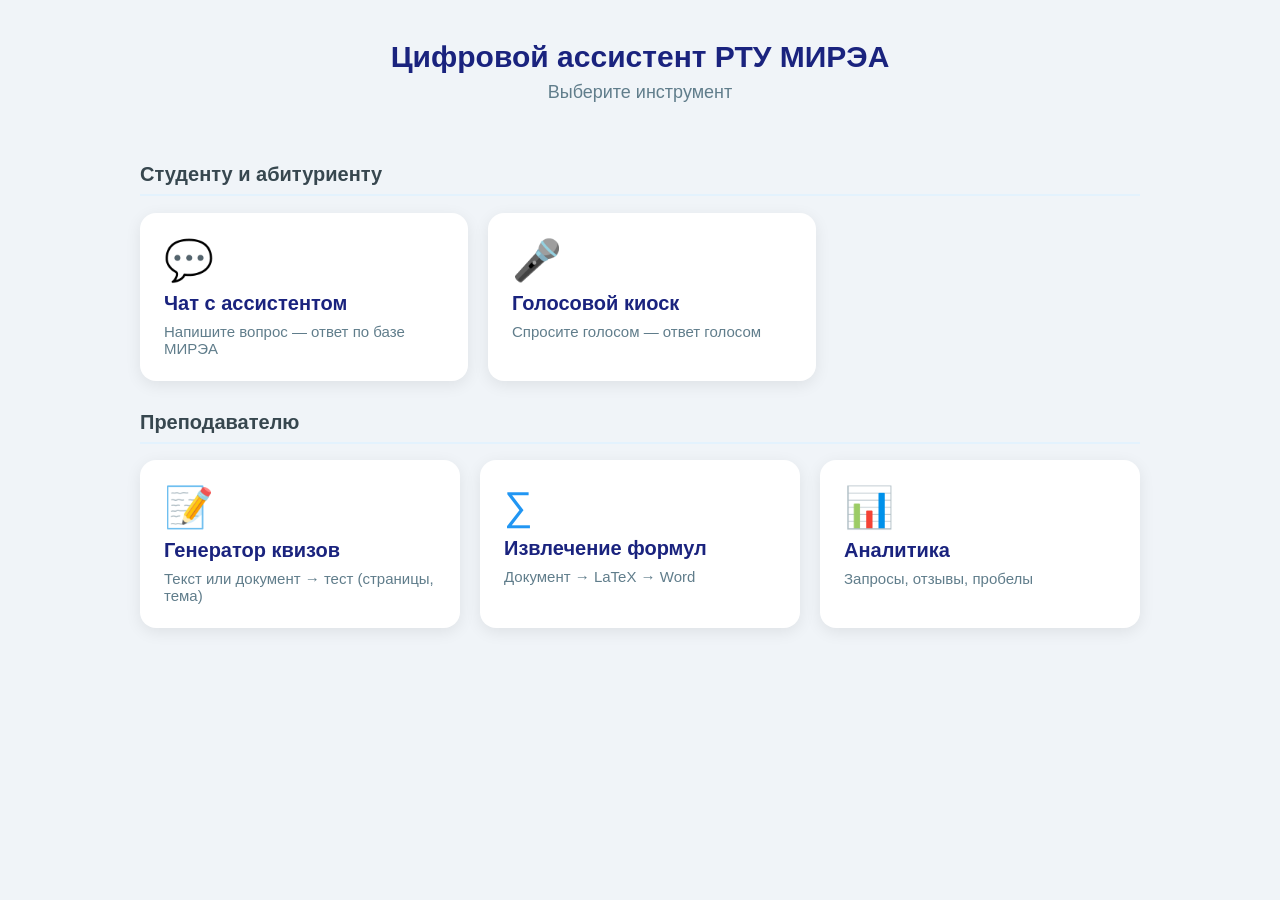
==== portal/index.html @ c45b309c "feat: единый веб-портал (студент+препод) + текстовый чат + единый генератор квизов с экспортом в Moo" ====
<!DOCTYPE html>
<html lang="ru">
<head>
    <meta charset="UTF-8">
    <meta name="viewport" content="width=device-width, initial-scale=1">
    <title>Ассистент РТУ МИРЭА</title>
    <link rel="stylesheet" href="portal.css">
</head>
<body>
    <header>
        <h1>Цифровой ассистент РТУ МИРЭА</h1>
        <p class="subtitle">Выберите инструмент</p>
    </header>

    <main>
        <section class="group">
            <h2>Студенту и абитуриенту</h2>
            <div class="cards">
                <a class="card" href="/portal/chat.html">
                    <span class="card-ico">💬</span>
                    <span class="card-title">Чат с ассистентом</span>
                    <span class="card-desc">Напишите вопрос — ответ по базе МИРЭА</span>
                </a>
                <a class="card" href="/kiosk/kiosk.html">
                    <span class="card-ico">🎤</span>
                    <span class="card-title">Голосовой киоск</span>
                    <span class="card-desc">Спросите голосом — ответ голосом</span>
                </a>
            </div>
        </section>

        <section class="group">
            <h2>Преподавателю</h2>
            <div class="cards">
                <a class="card" href="/quiz/quiz.html">
                    <span class="card-ico">📝</span>
                    <span class="card-title">Генератор квизов</span>
                    <span class="card-desc">Текст или документ → тест (страницы, тема)</span>
                </a>
                <a class="card" href="/formulas/extract.html">
                    <span class="card-ico">∑</span>
                    <span class="card-title">Извлечение формул</span>
                    <span class="card-desc">Документ → LaTeX → Word</span>
                </a>
                <a class="card" href="/dashboard/dashboard.html">
                    <span class="card-ico">📊</span>
                    <span class="card-title">Аналитика</span>
                    <span class="card-desc">Запросы, отзывы, пробелы</span>
                </a>
            </div>
        </section>
    </main>
</body>
</html>
---- portal/portal.css ----
body {
    margin: 0;
    font-family: sans-serif;
    background: #f0f4f8;
    min-height: 100vh;
    color: #222;
}

header {
    padding: 40px 20px 10px;
    text-align: center;
}

header h1 {
    margin: 0;
    font-size: 30px;
    font-weight: 700;
    color: #1a237e;
}

header .subtitle {
    margin: 8px 0 0;
    font-size: 18px;
    color: #607d8b;
}

main {
    max-width: 1000px;
    margin: 0 auto;
    padding: 20px 20px 60px;
}

.group {
    margin-top: 30px;
}

.group h2 {
    font-size: 20px;
    color: #37474f;
    border-bottom: 2px solid #e3f2fd;
    padding-bottom: 8px;
}

.cards {
    display: flex;
    flex-wrap: wrap;
    gap: 20px;
}

.card {
    flex: 1 1 220px;
    max-width: 280px;
    display: flex;
    flex-direction: column;
    gap: 8px;
    padding: 24px;
    background: #fff;
    border-radius: 16px;
    box-shadow: 0 4px 16px rgba(0,0,0,0.08);
    text-decoration: none;
    color: inherit;
    transition: transform .12s, box-shadow .12s;
}

.card:hover {
    transform: translateY(-4px);
    box-shadow: 0 8px 24px rgba(33,150,243,0.25);
}

.card-ico {
    font-size: 40px;
    color: #2196f3;
}

.card-title {
    font-size: 20px;
    font-weight: 600;
    color: #1a237e;
}

.card-desc {
    font-size: 15px;
    color: #607d8b;
}
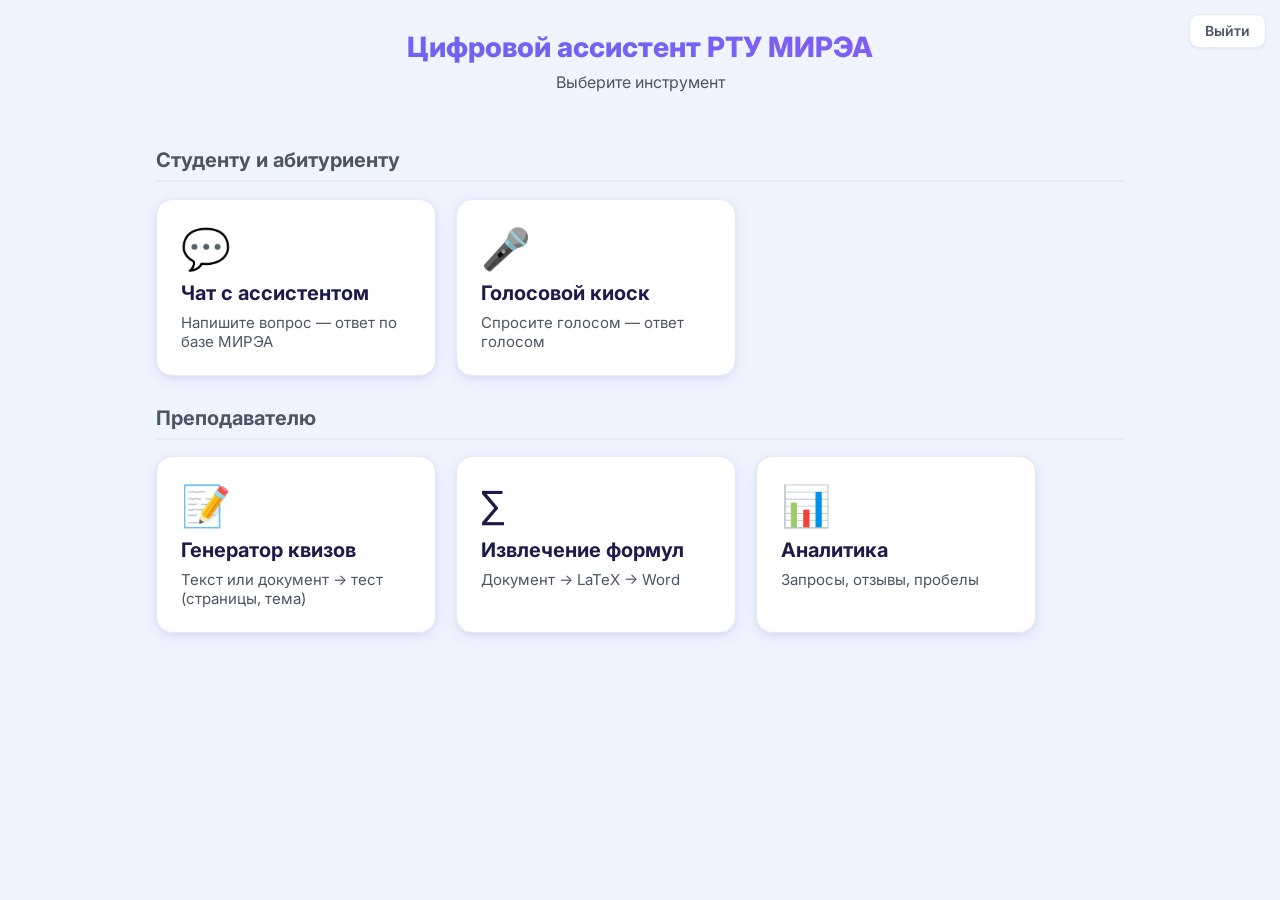
==== commit 6903bac6: "feat: семантический RAG + видео + auth + профили light/full + полировка ассистента Чат-ассистент: - " ====
--- a/portal/index.html
+++ b/portal/index.html
@@ -4,13 +4,14 @@
     <meta charset="UTF-8">
     <meta name="viewport" content="width=device-width, initial-scale=1">
     <title>Ассистент РТУ МИРЭА</title>
+    <link rel="preconnect" href="https://fonts.googleapis.com">
+    <link href="https://fonts.googleapis.com/css2?family=Inter:wght@300;400;500;600;700;800&display=swap" rel="stylesheet">
+    <link rel="stylesheet" href="/shared/theme.css">
     <link rel="stylesheet" href="portal.css">
+    <script defer src="/shared/layout.js"></script>
 </head>
 <body>
-    <header>
-        <h1>Цифровой ассистент РТУ МИРЭА</h1>
-        <p class="subtitle">Выберите инструмент</p>
-    </header>
+    <app-header title="Цифровой ассистент РТУ МИРЭА" subtitle="Выберите инструмент" back="none"></app-header>
 
     <main>
         <section class="group">
--- a/shared/theme.css
+++ b/shared/theme.css
@@ -0,0 +1,199 @@
+/* Единая дизайн-система проекта (источник правды для всех страниц).
+   Токены синхронизированы с дашбордом — он эталон стиля. */
+:root {
+    --bg: #f0f4ff;
+    --surface: #ffffff;
+    --surface-2: #f8faff;
+    --border: #e4e9f5;
+    --accent: #6366f1;
+    --accent-2: #8b5cf6;
+    --accent-light: #ede9fe;
+    --accent-grad: linear-gradient(135deg, #6366f1 0%, #8b5cf6 100%);
+    --success: #10b981;
+    --success-light: #d1fae5;
+    --warning: #f59e0b;
+    --warning-light: #fef3c7;
+    --danger: #ef4444;
+    --danger-light: #fee2e2;
+    --info: #3b82f6;
+    --info-light: #dbeafe;
+    --text-1: #1e1b4b;
+    --text-2: #4b5563;
+    --text-3: #9ca3af;
+    --shadow-sm: 0 1px 3px rgba(99,102,241,0.08), 0 1px 2px rgba(0,0,0,0.04);
+    --shadow-md: 0 4px 16px rgba(99,102,241,0.10), 0 2px 6px rgba(0,0,0,0.06);
+    --shadow-lg: 0 8px 32px rgba(99,102,241,0.14), 0 4px 12px rgba(0,0,0,0.07);
+    --shadow-xl: 0 20px 60px rgba(99,102,241,0.16), 0 8px 20px rgba(0,0,0,0.08);
+    --radius: 16px;
+    --radius-sm: 10px;
+    --radius-xs: 6px;
+    --transition: 0.2s cubic-bezier(0.4, 0, 0.2, 1);
+    --font: 'Inter', -apple-system, 'Segoe UI', Roboto, sans-serif;
+}
+
+* { box-sizing: border-box; }
+
+body {
+    margin: 0;
+    font-family: var(--font);
+    background: var(--bg);
+    color: var(--text-1);
+}
+
+main {
+    max-width: 820px;
+    margin: 0 auto;
+    padding: 16px 16px 48px;
+}
+
+.card {
+    background: var(--surface);
+    border: 1px solid var(--border);
+    border-radius: var(--radius);
+    padding: 24px;
+    box-shadow: var(--shadow-md);
+}
+
+/* Шапка-шаблон (<app-header>) */
+app-header { display: block; }
+.app-header-bar {
+    text-align: center;
+    padding: 30px 16px 10px;
+    position: relative;
+}
+.app-back {
+    position: fixed;
+    top: 14px;
+    left: 14px;
+    z-index: 9999;
+    display: inline-flex;
+    align-items: center;
+    gap: 6px;
+    background: var(--surface);
+    color: var(--accent);
+    text-decoration: none;
+    padding: 9px 15px;
+    border: 1px solid var(--border);
+    border-radius: var(--radius-sm);
+    box-shadow: var(--shadow-sm);
+    font: 600 15px/1 var(--font);
+    transition: background var(--transition);
+}
+.app-back:hover { background: var(--accent-light); }
+.app-logout {
+    position: fixed;
+    top: 14px;
+    right: 14px;
+    z-index: 9999;
+    background: var(--surface);
+    color: var(--text-2);
+    text-decoration: none;
+    padding: 9px 15px;
+    border: 1px solid var(--border);
+    border-radius: var(--radius-sm);
+    box-shadow: var(--shadow-sm);
+    font: 600 14px/1 var(--font);
+    transition: background var(--transition);
+}
+.app-logout:hover { background: var(--danger-light); color: var(--danger); }
+.app-logo { height: 56px; margin-bottom: 10px; }
+.app-badge {
+    display: inline-block;
+    background: var(--accent-light);
+    color: var(--accent);
+    font-size: 13px;
+    font-weight: 600;
+    padding: 5px 12px;
+    border-radius: 999px;
+    margin-bottom: 10px;
+}
+.app-header-bar h1 {
+    margin: 0;
+    font-size: 28px;
+    font-weight: 800;
+    background: var(--accent-grad);
+    -webkit-background-clip: text;
+    background-clip: text;
+    color: transparent;
+}
+.app-sub {
+    margin: 8px 0 0;
+    color: var(--text-2);
+    font-size: 16px;
+}
+
+/* Кнопки */
+.btn {
+    border: none;
+    border-radius: var(--radius-sm);
+    padding: 13px 26px;
+    font-size: 16px;
+    font-weight: 600;
+    font-family: var(--font);
+    cursor: pointer;
+    transition: filter var(--transition), background var(--transition);
+}
+.btn-primary { background: var(--accent-grad); color: #fff; }
+.btn-primary:hover { filter: brightness(1.06); }
+.btn-primary:disabled { background: var(--accent); opacity: .5; cursor: default; filter: none; }
+.btn-secondary {
+    background: var(--surface-2);
+    color: var(--accent);
+    border: 1px solid var(--border);
+}
+.btn-secondary:hover { background: var(--accent-light); }
+
+/* Поля ввода */
+input, textarea, select {
+    font-family: var(--font);
+    font-size: 15px;
+    color: var(--text-1);
+    border: 1px solid var(--border);
+    border-radius: var(--radius-sm);
+    padding: 10px 12px;
+    background: var(--surface);
+}
+input:focus, textarea:focus, select:focus { outline: none; border-color: var(--accent); }
+textarea { resize: vertical; }
+
+/* Индикатор прогресса */
+.bar {
+    width: 100%;
+    height: 8px;
+    background: var(--accent-light);
+    border-radius: var(--radius-xs);
+    overflow: hidden;
+}
+.bar-fill {
+    width: 35%;
+    height: 100%;
+    background: var(--accent-grad);
+    border-radius: var(--radius-xs);
+    animation: indeterminate 1.1s ease-in-out infinite;
+}
+@keyframes indeterminate {
+    0%   { margin-left: -35%; }
+    100% { margin-left: 100%; }
+}
+
+/* Дебаг-бокс / «Подробности» */
+.debug-box {
+    margin-top: 16px;
+    background: #1e1e2e;
+    border-radius: var(--radius-sm);
+    padding: 8px 12px;
+}
+.debug-box summary { cursor: pointer; color: #b3b8e8; font-size: 14px; user-select: none; }
+.debug-log {
+    margin: 8px 0 0;
+    max-height: 220px;
+    overflow-y: auto;
+    font-family: ui-monospace, Menlo, Consolas, monospace;
+    font-size: 12.5px;
+    line-height: 1.5;
+    color: #c8d3e0;
+    white-space: pre-wrap;
+    word-break: break-word;
+}
+.dbg-err { color: #ff8a80; }
+.dbg-ok { color: #b9f6ca; }
--- a/portal/portal.css
+++ b/portal/portal.css
@@ -1,34 +1,5 @@
-body {
-    margin: 0;
-    font-family: sans-serif;
-    background: #f0f4f8;
-    min-height: 100vh;
-    color: #222;
-}
-
-header {
-    padding: 40px 20px 10px;
-    text-align: center;
-}
-
-header h1 {
-    margin: 0;
-    font-size: 30px;
-    font-weight: 700;
-    color: #1a237e;
-}
-
-header .subtitle {
-    margin: 8px 0 0;
-    font-size: 18px;
-    color: #607d8b;
-}
-
-main {
-    max-width: 1000px;
-    margin: 0 auto;
-    padding: 20px 20px 60px;
-}
+/* Только уникальное для портала — база/шапка в /shared/theme.css */
+main { max-width: 1000px; }
 
 .group {
     margin-top: 30px;
@@ -36,8 +7,8 @@
 
 .group h2 {
     font-size: 20px;
-    color: #37474f;
-    border-bottom: 2px solid #e3f2fd;
+    color: var(--text-2);
+    border-bottom: 2px solid var(--border);
     padding-bottom: 8px;
 }
 
@@ -53,32 +24,27 @@
     display: flex;
     flex-direction: column;
     gap: 8px;
-    padding: 24px;
-    background: #fff;
-    border-radius: 16px;
-    box-shadow: 0 4px 16px rgba(0,0,0,0.08);
     text-decoration: none;
     color: inherit;
-    transition: transform .12s, box-shadow .12s;
+    transition: transform var(--transition), box-shadow var(--transition);
 }
 
 .card:hover {
     transform: translateY(-4px);
-    box-shadow: 0 8px 24px rgba(33,150,243,0.25);
+    box-shadow: var(--shadow-lg);
 }
 
 .card-ico {
     font-size: 40px;
-    color: #2196f3;
 }
 
 .card-title {
     font-size: 20px;
-    font-weight: 600;
-    color: #1a237e;
+    font-weight: 700;
+    color: var(--text-1);
 }
 
 .card-desc {
     font-size: 15px;
-    color: #607d8b;
+    color: var(--text-2);
 }
